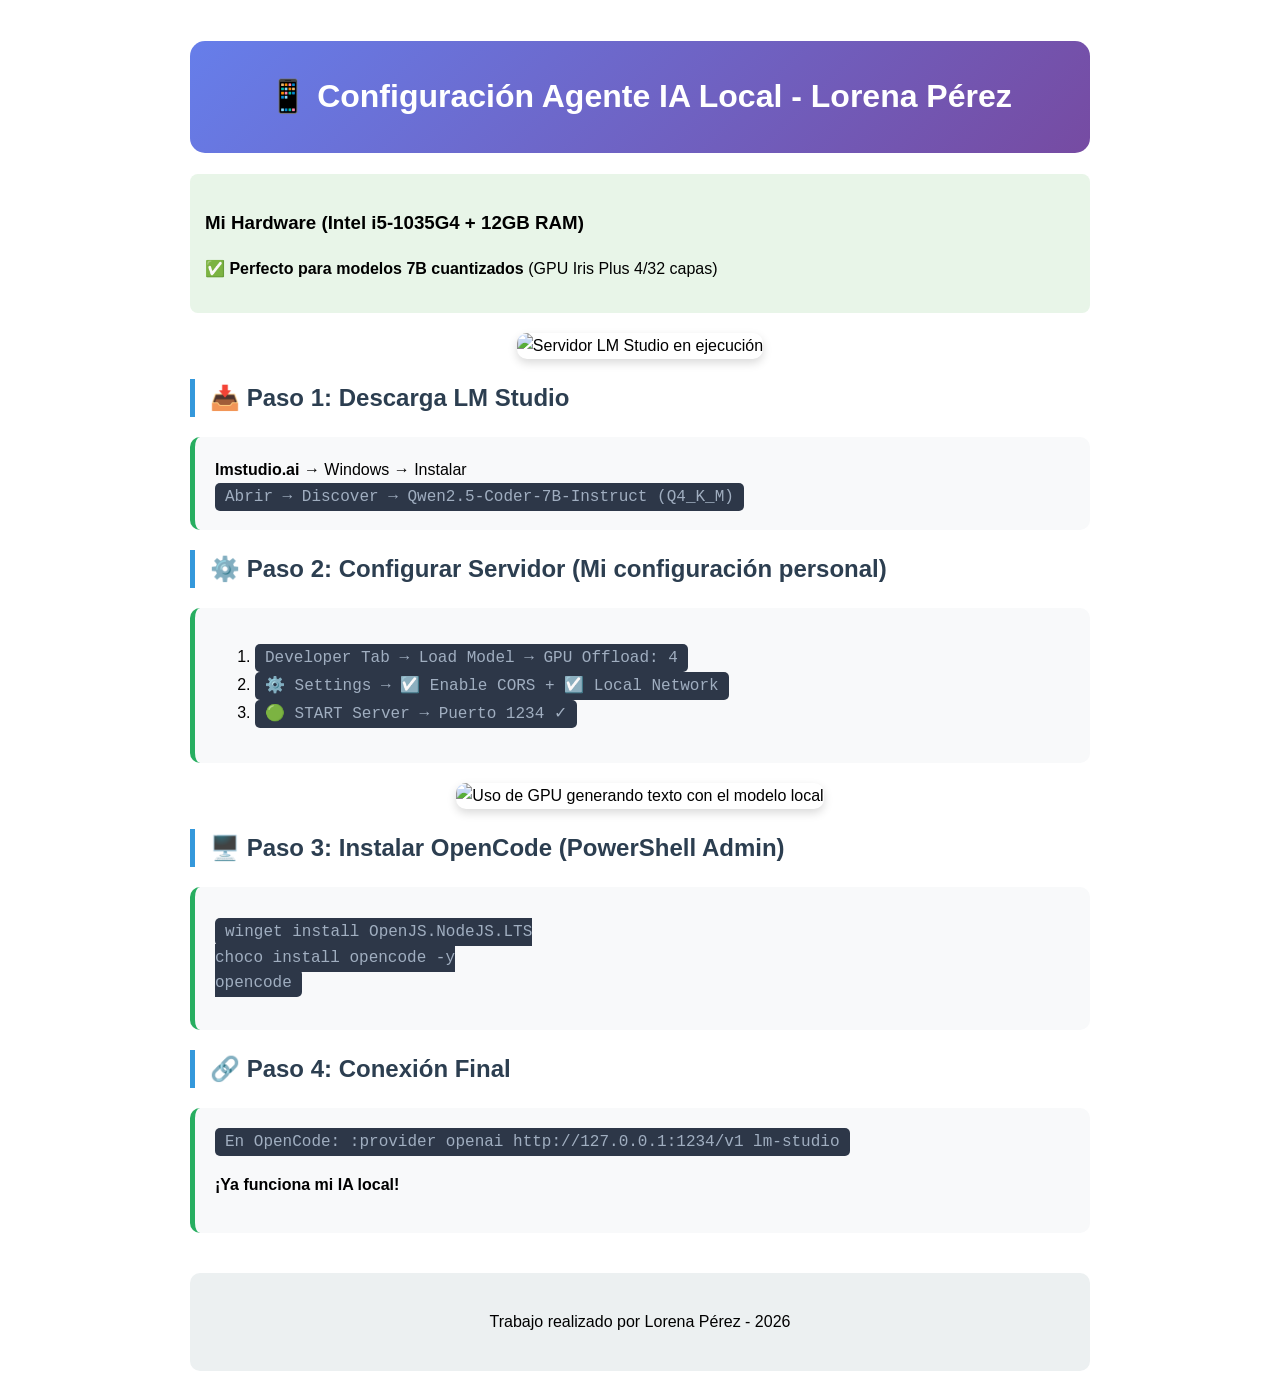
==== trabajos/agentes/agente.html @ 4fe4e8a8 "Create agente.html" ====
<!DOCTYPE html>
<html lang="es">
<head>
    <meta charset="UTF-8">
    <meta name="viewport" content="width=device-width, initial-scale=1.0">
    <title>Lorena Pérez - Tarea Agente IA Local 2026</title>
    <style>
        body { font-family: 'Segoe UI', Tahoma, Geneva, Verdana, sans-serif; max-width: 900px; margin: 0 auto; padding: 20px; line-height: 1.6; }
        h1 { background: linear-gradient(135deg, #667eea 0%, #764ba2 100%); color: white; padding: 30px; border-radius: 15px; text-align: center; }
        h2 { color: #2c3e50; border-left: 5px solid #3498db; padding-left: 15px; }
        .paso { background: #f8f9fa; padding: 20px; margin: 15px 0; border-radius: 10px; border-left: 5px solid #27ae60; }
        code { background: #2d3748; color: #a0aec0; padding: 5px 10px; border-radius: 5px; font-family: 'Courier New', monospace; }
        .hardware { background: #e8f5e8; padding: 15px; border-radius: 8px; margin: 10px 0; }
        footer { text-align: center; margin-top: 40px; padding: 20px; background: #ecf0f1; border-radius: 10px; }
        .img-container { text-align: center; margin: 20px 0; }
        .img-container img { max-width: 100%; border-radius: 10px; box-shadow: 0 4px 10px rgba(0,0,0,0.15); }
    </style>
</head>
<body>
    <h1>📱 Configuración Agente IA Local - Lorena Pérez</h1>
    
    <div class="hardware">
        <h3>Mi Hardware (Intel i5-1035G4 + 12GB RAM)</h3>
        <p><strong>✅ Perfecto para modelos 7B cuantizados</strong> (GPU Iris Plus 4/32 capas)</p>
    </div>

    <!-- Imagen 1: servidor LM Studio -->
    <div class="img-container">
        <img src="Captura-de-pantalla-2026-02-13-163821.jpg" alt="Servidor LM Studio en ejecución">
    </div>

    <h2>📥 Paso 1: Descarga LM Studio</h2>
    <div class="paso">
        <strong>lmstudio.ai</strong> → Windows → Instalar<br>
        <code>Abrir → Discover → Qwen2.5-Coder-7B-Instruct (Q4_K_M)</code>
    </div>

    <h2>⚙️ Paso 2: Configurar Servidor (Mi configuración personal)</h2>
    <div class="paso">
        <ol>
            <li><code>Developer Tab → Load Model → GPU Offload: 4</code></li>
            <li><code>⚙️ Settings → ☑️ Enable CORS + ☑️ Local Network</code></li>
            <li><code>🟢 START Server → Puerto 1234 ✓</code></li>
        </ol>
    </div>

    <!-- Imagen 2: uso de GPU escribiendo cuento -->
    <div class="img-container">
        <img src="Captura-de-pantalla-2026-02-12-132904.jpg" alt="Uso de GPU generando texto con el modelo local">
    </div>

    <h2>🖥️ Paso 3: Instalar OpenCode (PowerShell Admin)</h2>
    <div class="paso">
        <pre><code>winget install OpenJS.NodeJS.LTS
choco install opencode -y
opencode</code></pre>
    </div>

    <h2>🔗 Paso 4: Conexión Final</h2>
    <div class="paso">
        <code>En OpenCode: :provider openai http://127.0.0.1:1234/v1 lm-studio</code>
        <p><strong>¡Ya funciona mi IA local!</strong></p>
    </div>

    <footer>
        <p>Trabajo realizado por Lorena Pérez - 2026</p>
    </footer>
</body>
</html>
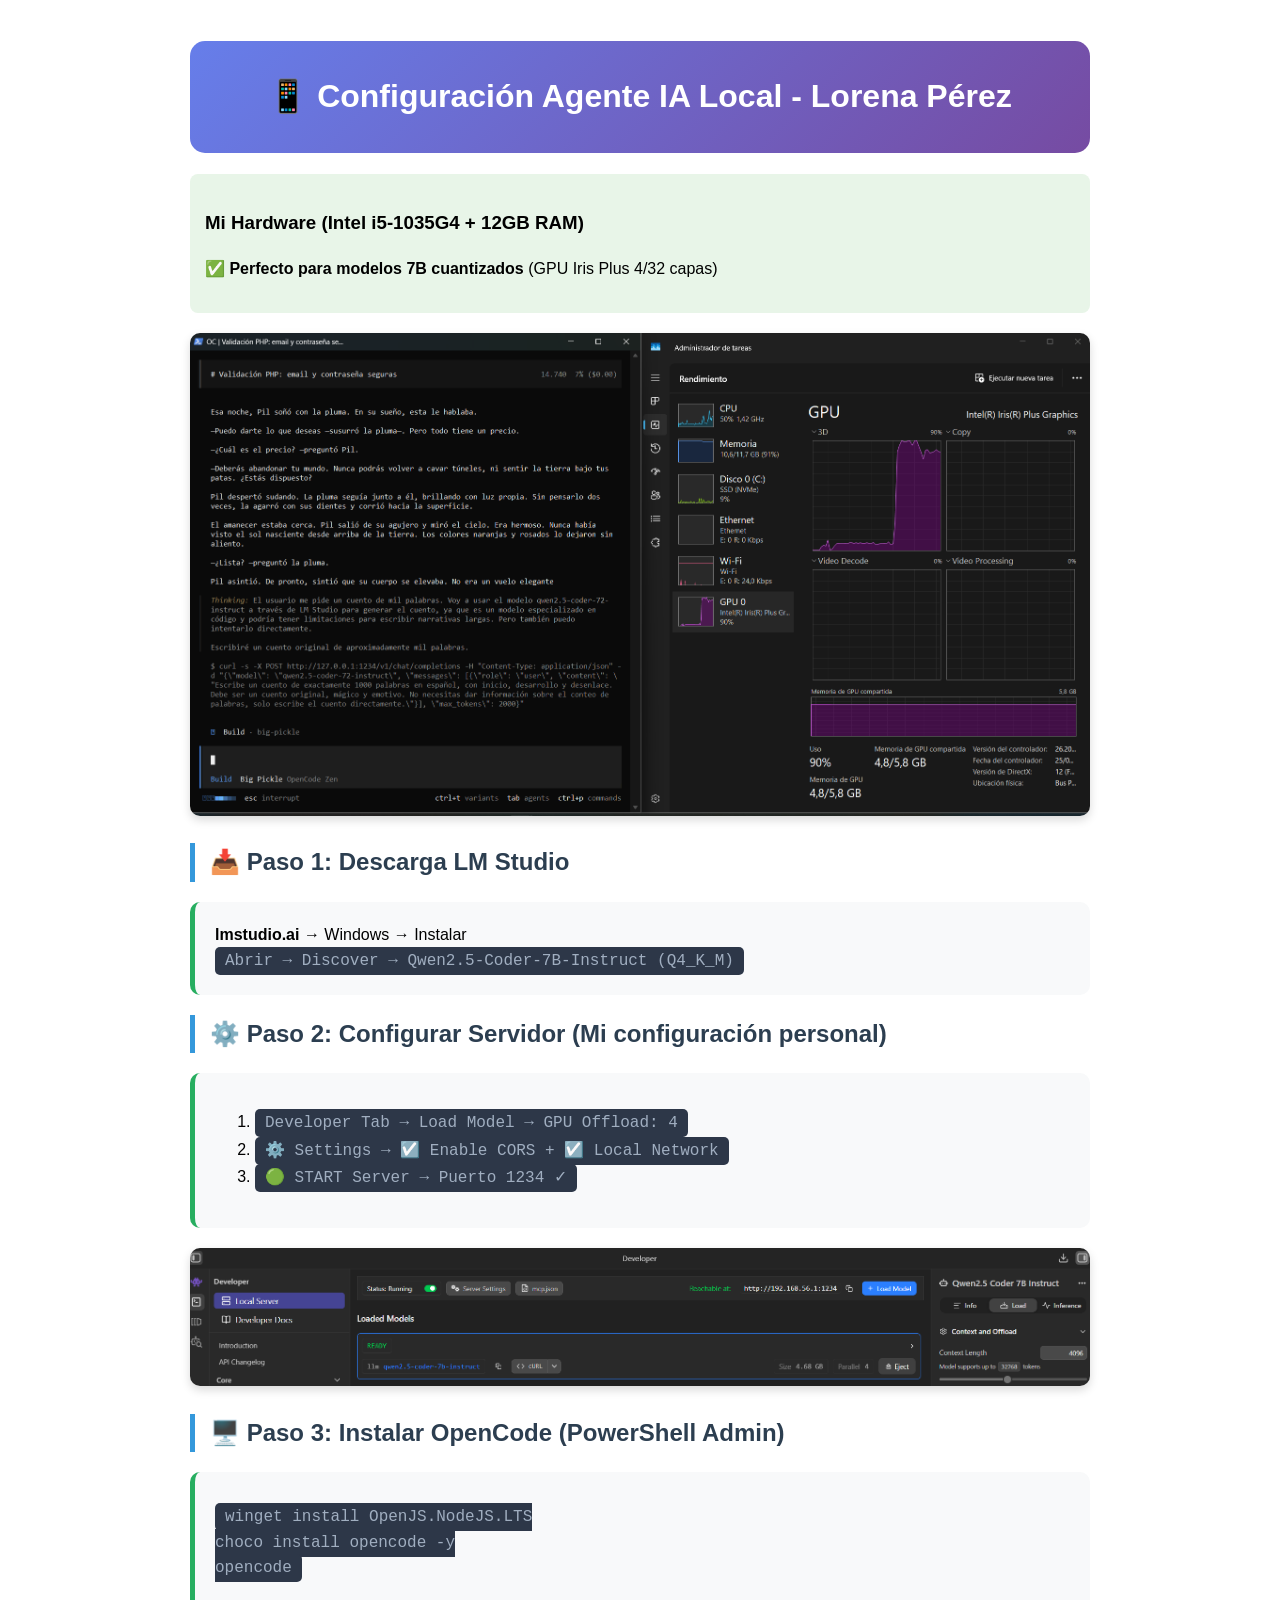
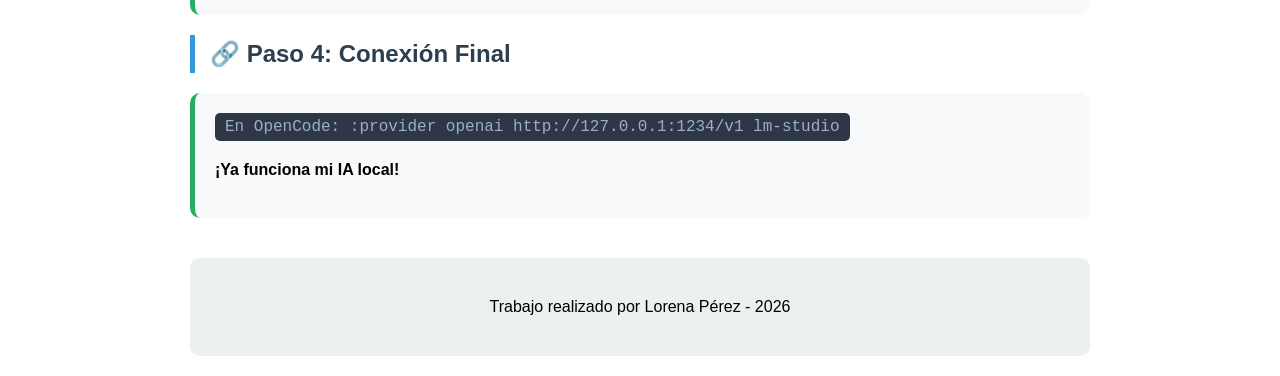
==== commit 02a22039: "Update agente.html" ====
--- a/trabajos/agentes/agente.html
+++ b/trabajos/agentes/agente.html
@@ -26,7 +26,7 @@
 
     <!-- Imagen 1: servidor LM Studio -->
     <div class="img-container">
-        <img src="Captura-de-pantalla-2026-02-13-163821.jpg" alt="Servidor LM Studio en ejecución">
+        <img src="agente1.png" alt="Servidor LM Studio en ejecución">
     </div>
 
     <h2>📥 Paso 1: Descarga LM Studio</h2>
@@ -46,7 +46,7 @@
 
     <!-- Imagen 2: uso de GPU escribiendo cuento -->
     <div class="img-container">
-        <img src="Captura-de-pantalla-2026-02-12-132904.jpg" alt="Uso de GPU generando texto con el modelo local">
+        <img src="agente2.png" alt="Uso de GPU generando texto con el modelo local">
     </div>
 
     <h2>🖥️ Paso 3: Instalar OpenCode (PowerShell Admin)</h2>
